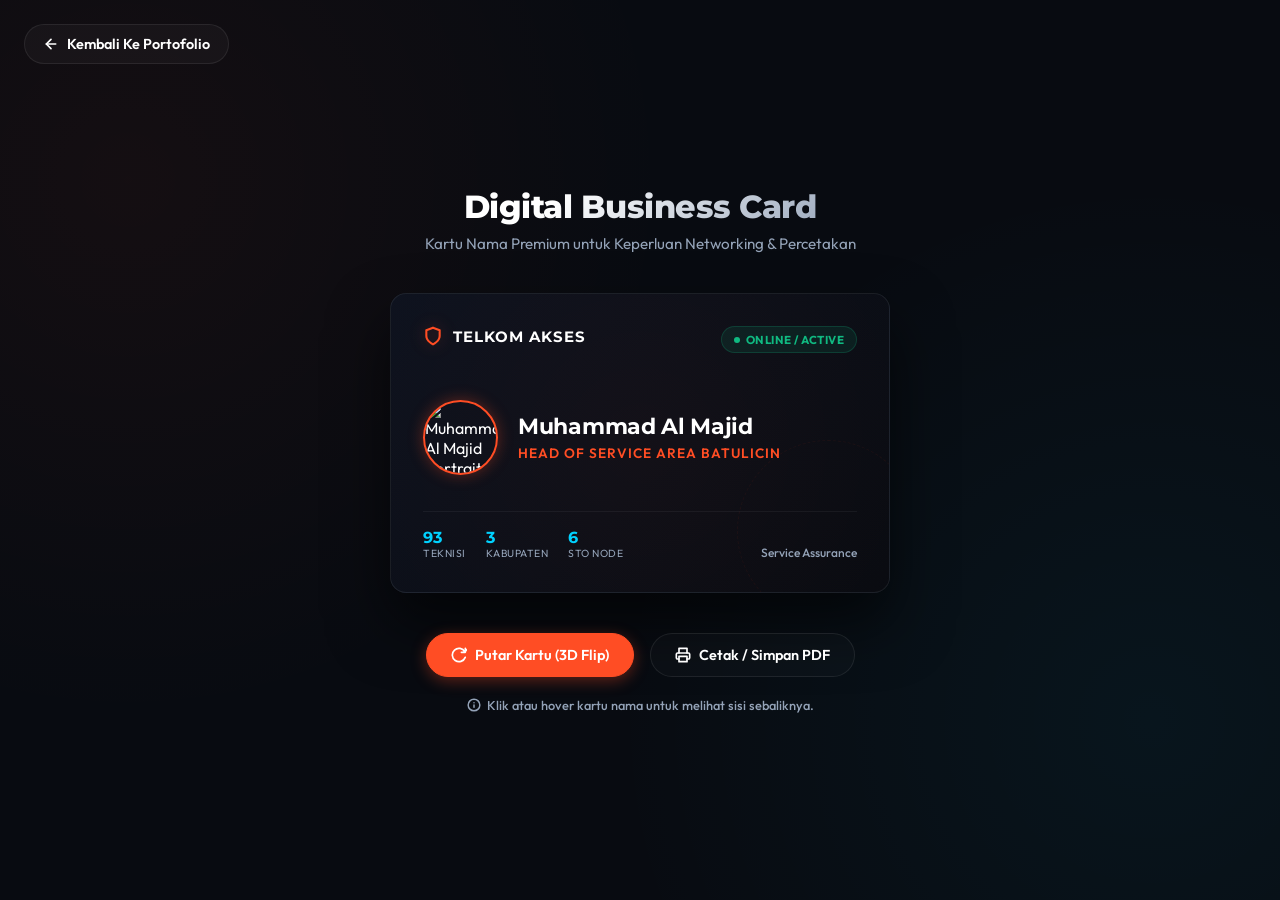
==== card.html @ 00df5379 "Add files via upload" ====
<!DOCTYPE html>
<html lang="id">
<head>
    <meta charset="UTF-8">
    <meta name="viewport" content="width=device-width, initial-scale=1.0">
    <title>Kartu Nama Digital - Muhammad Al Majid</title>
    <link href="https://fonts.googleapis.com/css2?family=Montserrat:wght@400;600;700;800&family=Outfit:wght@300;400;600;700&display=swap" rel="stylesheet">
    <style>
        :root {
            --bg-dark: #080b11;
            --primary: #ff4d24;
            --primary-glow: rgba(255, 77, 36, 0.35);
            --secondary: #00d2ff;
            --secondary-glow: rgba(0, 210, 255, 0.35);
            --text-white: #ffffff;
            --text-secondary: #94a3b8;
            --card-bg: rgba(255, 255, 255, 0.03);
            --border-color: rgba(255, 255, 255, 0.08);
            --border-hover: rgba(255, 77, 36, 0.3);
            --font-heading: 'Montserrat', sans-serif;
            --font-body: 'Outfit', sans-serif;
            --radius: 16px;
            --transition: all 0.5s cubic-bezier(0.4, 0, 0.2, 1);
        }

        * {
            margin: 0;
            padding: 0;
            box-sizing: border-box;
        }

        body {
            background-color: var(--bg-dark);
            color: var(--text-white);
            font-family: var(--font-body);
            min-height: 100vh;
            display: flex;
            flex-direction: column;
            align-items: center;
            justify-content: center;
            overflow-x: hidden;
            padding: 20px;
            background-image: 
                radial-gradient(circle at 10% 20%, rgba(255, 77, 36, 0.05) 0%, transparent 40%),
                radial-gradient(circle at 90% 80%, rgba(0, 210, 255, 0.05) 0%, transparent 40%);
        }

        /* Nav Header */
        .header-back {
            position: absolute;
            top: 24px;
            left: 24px;
            display: flex;
            align-items: center;
            gap: 8px;
            text-decoration: none;
            color: var(--text-white);
            font-weight: 600;
            font-size: 0.9rem;
            padding: 10px 18px;
            border-radius: 50px;
            background: rgba(255, 255, 255, 0.03);
            border: 1px solid var(--border-color);
            transition: var(--transition);
            z-index: 10;
        }

        .header-back:hover {
            background: rgba(255, 77, 36, 0.1);
            border-color: var(--primary);
            box-shadow: 0 0 15px var(--primary-glow);
            transform: translateX(-4px);
        }

        .title-section {
            text-align: center;
            margin-bottom: 40px;
        }

        .title-section h1 {
            font-family: var(--font-heading);
            font-size: 2rem;
            font-weight: 800;
            margin-bottom: 8px;
            letter-spacing: -0.5px;
            background: linear-gradient(135deg, var(--text-white) 30%, var(--text-secondary) 100%);
            -webkit-background-clip: text;
            -webkit-text-fill-color: transparent;
        }

        .title-section p {
            color: var(--text-secondary);
            font-size: 0.95rem;
        }

        /* 3D Card Scene */
        .card-scene {
            width: 500px;
            height: 300px;
            perspective: 1500px;
            cursor: pointer;
            margin-bottom: 40px;
        }

        .card-inner {
            width: 100%;
            height: 100%;
            position: relative;
            transform-style: preserve-3d;
            transition: transform 0.8s cubic-bezier(0.4, 0, 0.2, 1);
            box-shadow: 0 30px 60px rgba(0, 0, 0, 0.6);
            border-radius: var(--radius);
        }

        .card-inner.flipped {
            transform: rotateY(180deg);
        }

        /* Card Face Base */
        .card-face {
            position: absolute;
            width: 100%;
            height: 100%;
            backface-visibility: hidden;
            border-radius: var(--radius);
            border: 1px solid var(--border-color);
            padding: 32px;
            display: flex;
            flex-direction: column;
            justify-content: space-between;
            overflow: hidden;
            background: linear-gradient(135deg, rgba(13, 19, 32, 0.95) 0%, rgba(8, 11, 17, 0.98) 100%);
            backdrop-filter: blur(20px);
        }

        /* Decorative Background Elements */
        .card-face::before {
            content: '';
            position: absolute;
            top: -50%;
            left: -50%;
            width: 200%;
            height: 200%;
            background: radial-gradient(circle at 50% 50%, rgba(255, 77, 36, 0.04) 0%, transparent 60%);
            pointer-events: none;
            z-index: 1;
        }

        .card-face::after {
            content: '';
            position: absolute;
            bottom: -30px;
            right: -30px;
            width: 180px;
            height: 180px;
            border-radius: 50%;
            border: 1px dashed rgba(255, 77, 36, 0.06);
            pointer-events: none;
            z-index: 1;
        }

        /* Front Face styling */
        .card-front {
            z-index: 2;
        }

        .card-header-front {
            display: flex;
            justify-content: space-between;
            align-items: flex-start;
            z-index: 2;
        }

        .brand-logo {
            display: flex;
            align-items: center;
            gap: 10px;
        }

        .brand-logo svg {
            color: var(--primary);
            filter: drop-shadow(0 0 8px var(--primary-glow));
        }

        .brand-name {
            font-family: var(--font-heading);
            font-weight: 700;
            font-size: 0.95rem;
            letter-spacing: 1px;
            color: var(--text-white);
        }

        .status-badge {
            display: flex;
            align-items: center;
            gap: 6px;
            background: rgba(16, 185, 129, 0.1);
            border: 1px solid rgba(16, 185, 129, 0.2);
            padding: 5px 12px;
            border-radius: 50px;
            font-size: 0.72rem;
            font-weight: 700;
            color: #10b981;
            letter-spacing: 0.5px;
        }

        .status-pulse {
            width: 6px;
            height: 6px;
            background: #10b981;
            border-radius: 50%;
            animation: pulse-dot 1.5s infinite;
        }

        .card-body-front {
            display: flex;
            align-items: center;
            gap: 20px;
            margin-top: 10px;
            z-index: 2;
        }

        .profile-card-img {
            width: 75px;
            height: 75px;
            border-radius: 50%;
            object-fit: cover;
            border: 2px solid var(--primary);
            box-shadow: 0 0 15px var(--primary-glow);
        }

        .profile-card-info {
            display: flex;
            flex-direction: column;
            gap: 4px;
        }

        .profile-card-info h2 {
            font-family: var(--font-heading);
            font-size: 1.4rem;
            font-weight: 700;
            letter-spacing: -0.3px;
        }

        .profile-card-info p {
            color: var(--primary);
            font-size: 0.85rem;
            font-weight: 600;
            text-transform: uppercase;
            letter-spacing: 1px;
        }

        .card-footer-front {
            display: flex;
            justify-content: space-between;
            align-items: flex-end;
            z-index: 2;
            border-top: 1px solid rgba(255, 255, 255, 0.05);
            padding-top: 16px;
        }

        .card-stat {
            display: flex;
            gap: 20px;
        }

        .stat-item {
            display: flex;
            flex-direction: column;
        }

        .stat-val {
            font-family: var(--font-heading);
            font-size: 1rem;
            font-weight: 700;
            color: var(--secondary);
        }

        .stat-lbl {
            font-size: 0.65rem;
            color: var(--text-secondary);
            text-transform: uppercase;
            letter-spacing: 0.5px;
        }

        .corp-tag {
            font-size: 0.75rem;
            color: var(--text-secondary);
            font-weight: 500;
        }

        /* Back Face styling */
        .card-back {
            transform: rotateY(180deg);
            background: linear-gradient(135deg, rgba(8, 11, 17, 0.98) 0%, rgba(13, 19, 32, 0.95) 100%);
        }

        .card-back::after {
            left: -30px;
            right: auto;
            border-color: rgba(0, 210, 255, 0.06);
        }

        .card-body-back {
            display: flex;
            height: 100%;
            align-items: center;
            justify-content: space-between;
            z-index: 2;
            gap: 20px;
        }

        .contact-details {
            display: flex;
            flex-direction: column;
            gap: 16px;
            max-width: 60%;
        }

        .contact-row {
            display: flex;
            align-items: center;
            gap: 12px;
        }

        .contact-icon {
            width: 32px;
            height: 32px;
            border-radius: 8px;
            background: rgba(255, 255, 255, 0.03);
            border: 1px solid var(--border-color);
            display: flex;
            align-items: center;
            justify-content: center;
            color: var(--secondary);
        }

        .contact-info-text {
            display: flex;
            flex-direction: column;
        }

        .contact-label {
            font-size: 0.62rem;
            color: var(--text-secondary);
            text-transform: uppercase;
            letter-spacing: 0.5px;
        }

        .contact-val {
            font-size: 0.82rem;
            font-weight: 600;
            color: var(--text-white);
        }

        .qr-area {
            display: flex;
            flex-direction: column;
            align-items: center;
            gap: 8px;
        }

        .qr-wrapper {
            background: white;
            padding: 10px;
            border-radius: 12px;
            display: flex;
            align-items: center;
            justify-content: center;
            box-shadow: 0 10px 25px rgba(0,0,0,0.5);
            border: 1px solid rgba(255, 77, 36, 0.2);
        }

        .qr-code-svg {
            width: 100px;
            height: 100px;
        }

        .qr-label {
            font-size: 0.65rem;
            font-weight: 700;
            color: var(--primary);
            text-transform: uppercase;
            letter-spacing: 1px;
            text-align: center;
        }

        /* Control Buttons */
        .controls {
            display: flex;
            gap: 16px;
            margin-bottom: 20px;
            z-index: 5;
        }

        .btn-control {
            display: flex;
            align-items: center;
            gap: 8px;
            padding: 12px 24px;
            border-radius: 50px;
            border: 1px solid var(--border-color);
            background: rgba(255, 255, 255, 0.02);
            color: var(--text-white);
            font-weight: 600;
            font-size: 0.9rem;
            cursor: pointer;
            transition: var(--transition);
            font-family: var(--font-body);
        }

        .btn-control:hover {
            background: rgba(255, 77, 36, 0.1);
            border-color: var(--primary);
            box-shadow: 0 0 15px var(--primary-glow);
            transform: translateY(-2px);
        }

        .btn-primary-control {
            background: var(--primary);
            border-color: var(--primary);
            box-shadow: 0 4px 15px var(--primary-glow);
        }

        .btn-primary-control:hover {
            background: #ff603b;
            box-shadow: 0 6px 20px rgba(255, 77, 36, 0.5);
        }

        .hint {
            color: var(--text-secondary);
            font-size: 0.8rem;
            font-weight: 500;
            display: flex;
            align-items: center;
            gap: 6px;
        }

        /* Keyframes */
        @keyframes pulse-dot {
            0% { transform: scale(0.9); opacity: 0.6; }
            50% { transform: scale(1.2); opacity: 1; }
            100% { transform: scale(0.9); opacity: 0.6; }
        }

        /* Responsive Breakpoints */
        @media (max-width: 540px) {
            .card-scene {
                width: 340px;
                height: 200px;
            }

            .card-face {
                padding: 16px 20px;
            }

            .profile-card-img {
                width: 50px;
                height: 50px;
            }

            .profile-card-info h2 {
                font-size: 1.05rem;
            }

            .profile-card-info p {
                font-size: 0.7rem;
            }

            .brand-name {
                font-size: 0.8rem;
            }

            .status-badge {
                padding: 3px 8px;
                font-size: 0.6rem;
            }

            .stat-val {
                font-size: 0.8rem;
            }

            .stat-lbl {
                font-size: 0.55rem;
            }

            .contact-icon {
                width: 24px;
                height: 24px;
                border-radius: 6px;
            }

            .contact-icon svg {
                width: 14px;
                height: 14px;
            }

            .contact-val {
                font-size: 0.7rem;
            }

            .qr-wrapper {
                padding: 6px;
                border-radius: 8px;
            }

            .qr-code-svg {
                width: 60px;
                height: 60px;
            }

            .title-section h1 {
                font-size: 1.5rem;
            }
            
            .controls {
                flex-direction: column;
                width: 100%;
                max-width: 300px;
            }
            .btn-control {
                justify-content: center;
            }
        }

        /* Print Style Rules */
        @media print {
            @page {
                size: A4 landscape;
                margin: 15mm;
            }

            body {
                background: white !important;
                color: black !important;
                background-image: none !important;
                padding: 0 !important;
                margin: 0 !important;
                min-height: auto !important;
                display: block !important;
            }

            .header-back, .title-section, .controls, .hint {
                display: none !important;
            }

            .card-scene {
                width: auto !important;
                height: auto !important;
                perspective: none !important;
                cursor: default !important;
                margin: 0 !important;
                display: flex !important;
                justify-content: center !important;
                align-items: center !important;
                padding-top: 30mm !important;
            }

            .card-inner {
                transform: none !important;
                box-shadow: none !important;
                display: flex !important;
                flex-direction: row !important;
                gap: 15mm !important; /* Space between Front and Back for easy cutting */
                position: relative !important;
                width: auto !important;
                height: auto !important;
                transform-style: flat !important;
            }

            .card-face {
                position: relative !important;
                width: 85.6mm !important;
                height: 54mm !important;
                border: 1px dashed #333333 !important; /* Dashed line for cutting */
                border-radius: 3.2mm !important;
                background: #ffffff !important;
                color: #000000 !important;
                box-shadow: none !important;
                padding: 6mm !important;
                display: flex !important;
                flex-direction: column !important;
                justify-content: space-between !important;
                backface-visibility: visible !important;
                transform: none !important;
                overflow: hidden !important;
            }

            .card-face::before, .card-face::after {
                display: none !important;
            }

            .card-back {
                transform: none !important;
            }

            .profile-card-info h2, .brand-name, .contact-val, .stat-val, .corp-tag, .stat-lbl {
                color: #000000 !important;
            }

            .profile-card-info p {
                color: #ff4d24 !important;
                font-weight: 700 !important;
            }

            .status-badge {
                border-color: #10b981 !important;
                color: #10b981 !important;
                background: transparent !important;
            }

            .qr-wrapper {
                box-shadow: none !important;
                border: 1.5px solid #000000 !important;
                background: white !important;
            }

            .contact-icon {
                background: #f3f4f6 !important;
                border: 1px solid #d1d5db !important;
                color: #000000 !important;
            }
        }
    </style>
</head>
<body>

    <!-- Back to Portfolio Button -->
    <a href="index.html" class="header-back">
        <svg width="16" height="16" viewBox="0 0 24 24" fill="none" stroke="currentColor" stroke-width="2.5" stroke-linecap="round" stroke-linejoin="round"><line x1="19" y1="12" x2="5" y2="12"></line><polyline points="12 19 5 12 12 5"></polyline></svg>
        Kembali Ke Portofolio
    </a>

    <!-- Header Title -->
    <div class="title-section">
        <h1>Digital Business Card</h1>
        <p>Kartu Nama Premium untuk Keperluan Networking & Percetakan</p>
    </div>

    <!-- 3D Interactive Card Scene -->
    <div class="card-scene" onclick="toggleFlip()">
        <div class="card-inner" id="business-card-inner">
            
            <!-- FRONT SIDE -->
            <div class="card-face card-front">
                <div class="card-header-front">
                    <div class="brand-logo">
                        <svg width="20" height="20" viewBox="0 0 24 24" fill="none" stroke="currentColor" stroke-width="2.5" stroke-linecap="round" stroke-linejoin="round"><path d="M12 22s8-4 8-10V5l-8-3-8 3v7c0 6 8 10 8 10z"></path></svg>
                        <span class="brand-name">TELKOM AKSES</span>
                    </div>
                    <div class="status-badge">
                        <span class="status-pulse"></span>
                        ONLINE / ACTIVE
                    </div>
                </div>

                <div class="card-body-front">
                    <img src="img/profile.png" alt="Muhammad Al Majid Portrait" class="profile-card-img">
                    <div class="profile-card-info">
                        <h2>Muhammad Al Majid</h2>
                        <p>Head Of Service Area Batulicin</p>
                    </div>
                </div>

                <div class="card-footer-front">
                    <div class="card-stat">
                        <div class="stat-item">
                            <span class="stat-val">93</span>
                            <span class="stat-lbl">Teknisi</span>
                        </div>
                        <div class="stat-item">
                            <span class="stat-val">3</span>
                            <span class="stat-lbl">Kabupaten</span>
                        </div>
                        <div class="stat-item">
                            <span class="stat-val">6</span>
                            <span class="stat-lbl">STO Node</span>
                        </div>
                    </div>
                    <span class="corp-tag">Service Assurance</span>
                </div>
            </div>

            <!-- BACK SIDE -->
            <div class="card-face card-back">
                <div class="card-body-back">
                    <div class="contact-details">
                        <!-- Email Row -->
                        <div class="contact-row">
                            <div class="contact-icon">
                                <svg width="16" height="16" viewBox="0 0 24 24" fill="none" stroke="currentColor" stroke-width="2.5" stroke-linecap="round" stroke-linejoin="round"><path d="M4 4h16c1.1 0 2 .9 2 2v12c0 1.1-.9 2-2 2H4c-1.1 0-2-.9-2-2V6c0-1.1.9-2 2-2z"></path><polyline points="22,6 12,13 2,6"></polyline></svg>
                            </div>
                            <div class="contact-info-text">
                                <span class="contact-label">Email Resmi</span>
                                <span class="contact-val">muhammad.majid@telkomakses.co.id</span>
                            </div>
                        </div>
                        
                        <!-- Area Row -->
                        <div class="contact-row">
                            <div class="contact-icon">
                                <svg width="16" height="16" viewBox="0 0 24 24" fill="none" stroke="currentColor" stroke-width="2.5" stroke-linecap="round" stroke-linejoin="round"><path d="M21 10c0 7-9 13-9 13s-9-6-9-13a9 9 0 0 1 18 0z"></path><circle cx="12" cy="10" r="3"></circle></svg>
                            </div>
                            <div class="contact-info-text">
                                <span class="contact-label">Wilayah Kerja</span>
                                <span class="contact-val">Batulicin, Satui, Kotabaru</span>
                            </div>
                        </div>

                        <!-- Company Row -->
                        <div class="contact-row">
                            <div class="contact-icon">
                                <svg width="16" height="16" viewBox="0 0 24 24" fill="none" stroke="currentColor" stroke-width="2.5" stroke-linecap="round" stroke-linejoin="round"><rect x="2" y="7" width="20" height="14" rx="2" ry="2"></rect><path d="M16 21V5a2 2 0 0 0-2-2h-4a2 2 0 0 0-2 2v16"></path></svg>
                            </div>
                            <div class="contact-info-text">
                                <span class="contact-label">Perusahaan</span>
                                <span class="contact-val">PT. Telkom Akses Indonesia</span>
                            </div>
                        </div>
                    </div>

                    <!-- QR Code Section -->
                    <div class="qr-area">
                        <div class="qr-wrapper">
                            <!-- High fidelity SVG simulating a real QR code -->
                            <svg class="qr-code-svg" viewBox="0 0 100 100">
                                <rect width="100" height="100" fill="white"/>
                                <!-- QR Corners (Finder Patterns) -->
                                <rect x="5" y="5" width="25" height="25" fill="black"/>
                                <rect x="10" y="10" width="15" height="15" fill="white"/>
                                <rect x="13" y="13" width="9" height="9" fill="black"/>

                                <rect x="70" y="5" width="25" height="25" fill="black"/>
                                <rect x="75" y="10" width="15" height="15" fill="white"/>
                                <rect x="78" y="13" width="9" height="9" fill="black"/>

                                <rect x="5" y="70" width="25" height="25" fill="black"/>
                                <rect x="10" y="75" width="15" height="15" fill="white"/>
                                <rect x="13" y="78" width="9" height="9" fill="black"/>

                                <!-- Center Alignment Pattern -->
                                <rect x="74" y="74" width="9" height="9" fill="black"/>
                                <rect x="76" y="76" width="5" height="5" fill="white"/>
                                <rect x="78" y="78" width="1" height="1" fill="black"/>

                                <!-- Fake QR Dots Pattern (simulated payload data) -->
                                <rect x="35" y="5" width="4" height="4" fill="black"/>
                                <rect x="43" y="5" width="8" height="4" fill="black"/>
                                <rect x="55" y="5" width="4" height="4" fill="black"/>
                                <rect x="63" y="5" width="4" height="4" fill="black"/>

                                <rect x="35" y="13" width="4" height="8" fill="black"/>
                                <rect x="43" y="13" width="4" height="4" fill="black"/>
                                <rect x="51" y="17" width="8" height="4" fill="black"/>
                                <rect x="63" y="13" width="4" height="4" fill="black"/>

                                <rect x="35" y="25" width="8" height="4" fill="black"/>
                                <rect x="47" y="25" width="4" height="4" fill="black"/>
                                <rect x="55" y="25" width="12" height="4" fill="black"/>

                                <rect x="5" y="35" width="8" height="4" fill="black"/>
                                <rect x="17" y="35" width="4" height="8" fill="black"/>
                                <rect x="25" y="35" width="4" height="4" fill="black"/>
                                <rect x="33" y="35" width="12" height="4" fill="black"/>
                                <rect x="49" y="35" width="4" height="8" fill="black"/>
                                <rect x="57" y="35" width="8" height="4" fill="black"/>
                                <rect x="69" y="35" width="4" height="4" fill="black"/>
                                <rect x="77" y="35" width="8" height="4" fill="black"/>
                                <rect x="89" y="35" width="4" height="12" fill="black"/>

                                <rect x="5" y="47" width="4" height="4" fill="black"/>
                                <rect x="13" y="43" width="8" height="4" fill="black"/>
                                <rect x="25" y="47" width="4" height="4" fill="black"/>
                                <rect x="37" y="43" width="4" height="8" fill="black"/>
                                <rect x="45" y="47" width="8" height="4" fill="black"/>
                                <rect x="57" y="43" width="4" height="4" fill="black"/>
                                <rect x="65" y="47" width="8" height="4" fill="black"/>
                                <rect x="77" y="47" width="4" height="8" fill="black"/>

                                <rect x="5" y="55" width="8" height="4" fill="black"/>
                                <rect x="17" y="59" width="4" height="4" fill="black"/>
                                <rect x="25" y="55" width="12" height="4" fill="black"/>
                                <rect x="41" y="55" width="4" height="4" fill="black"/>
                                <rect x="49" y="59" width="8" height="4" fill="black"/>
                                <rect x="61" y="55" width="12" height="4" fill="black"/>
                                <rect x="77" y="59" width="8" height="4" fill="black"/>
                                <rect x="89" y="55" width="4" height="8" fill="black"/>

                                <rect x="35" y="70" width="4" height="8" fill="black"/>
                                <rect x="43" y="74" width="8" height="4" fill="black"/>
                                <rect x="55" y="70" width="4" height="4" fill="black"/>
                                <rect x="63" y="74" width="4" height="8" fill="black"/>

                                <rect x="35" y="86" width="8" height="4" fill="black"/>
                                <rect x="47" y="82" width="4" height="4" fill="black"/>
                                <rect x="55" y="86" width="12" height="4" fill="black"/>
                            </svg>
                        </div>
                        <span class="qr-label">PORTFOLIO</span>
                    </div>
                </div>
            </div>

        </div>
    </div>

    <!-- Interface Buttons -->
    <div class="controls">
        <button class="btn-control btn-primary-control" onclick="toggleFlip(event)">
            <svg width="16" height="16" viewBox="0 0 24 24" fill="none" stroke="currentColor" stroke-width="2.5" stroke-linecap="round" stroke-linejoin="round"><path d="M21.5 2v6h-6M21.34 15.57a10 10 0 1 1-.57-8.38l5.67-5.67"/></svg>
            Putar Kartu (3D Flip)
        </button>
        <button class="btn-control" onclick="printCard()">
            <svg width="16" height="16" viewBox="0 0 24 24" fill="none" stroke="currentColor" stroke-width="2.5" stroke-linecap="round" stroke-linejoin="round"><polyline points="6 9 6 2 18 2 18 9"></polyline><path d="M6 18H4a2 2 0 0 1-2-2v-5a2 2 0 0 1 2-2h16a2 2 0 0 1 2 2v5a2 2 0 0 1-2 2h-2"></path><rect x="6" y="14" width="12" height="8"></rect></svg>
            Cetak / Simpan PDF
        </button>
    </div>

    <!-- Interaction Hint -->
    <div class="hint">
        <svg width="14" height="14" viewBox="0 0 24 24" fill="none" stroke="currentColor" stroke-width="2.5" stroke-linecap="round" stroke-linejoin="round"><circle cx="12" cy="12" r="10"></circle><line x1="12" y1="16" x2="12" y2="12"></line><line x1="12" y1="8" x2="12.01" y2="8"></line></svg>
        Klik atau hover kartu nama untuk melihat sisi sebaliknya.
    </div>

    <script>
        const cardInner = document.getElementById("business-card-inner");

        // Flip status
        function toggleFlip(event) {
            if (event) {
                event.stopPropagation();
            }
            cardInner.classList.toggle("flipped");
        }

        // Print function
        function printCard() {
            window.print();
        }

        // Add 3D tilt effect on mousemove
        const scene = document.querySelector('.card-scene');
        scene.addEventListener('mousemove', (e) => {
            if (cardInner.classList.contains("flipped")) return; // skip tilt when flipped for legibility
            
            const rect = scene.getBoundingClientRect();
            const x = e.clientX - rect.left; //x position within the element.
            const y = e.clientY - rect.top;  //y position within the element.
            
            const centerX = rect.width / 2;
            const centerY = rect.height / 2;
            
            // max rotation 15 degrees
            const rotateX = ((centerY - y) / centerY) * 15;
            const rotateY = ((x - centerX) / centerX) * 15;
            
            cardInner.style.transform = `rotateX(${rotateX}deg) rotateY(${rotateY}deg)`;
        });

        scene.addEventListener('mouseleave', () => {
            if (cardInner.classList.contains("flipped")) {
                cardInner.style.transform = "rotateY(180deg)";
            } else {
                cardInner.style.transform = "rotateX(0deg) rotateY(0deg)";
            }
        });
    </script>
</body>
</html>
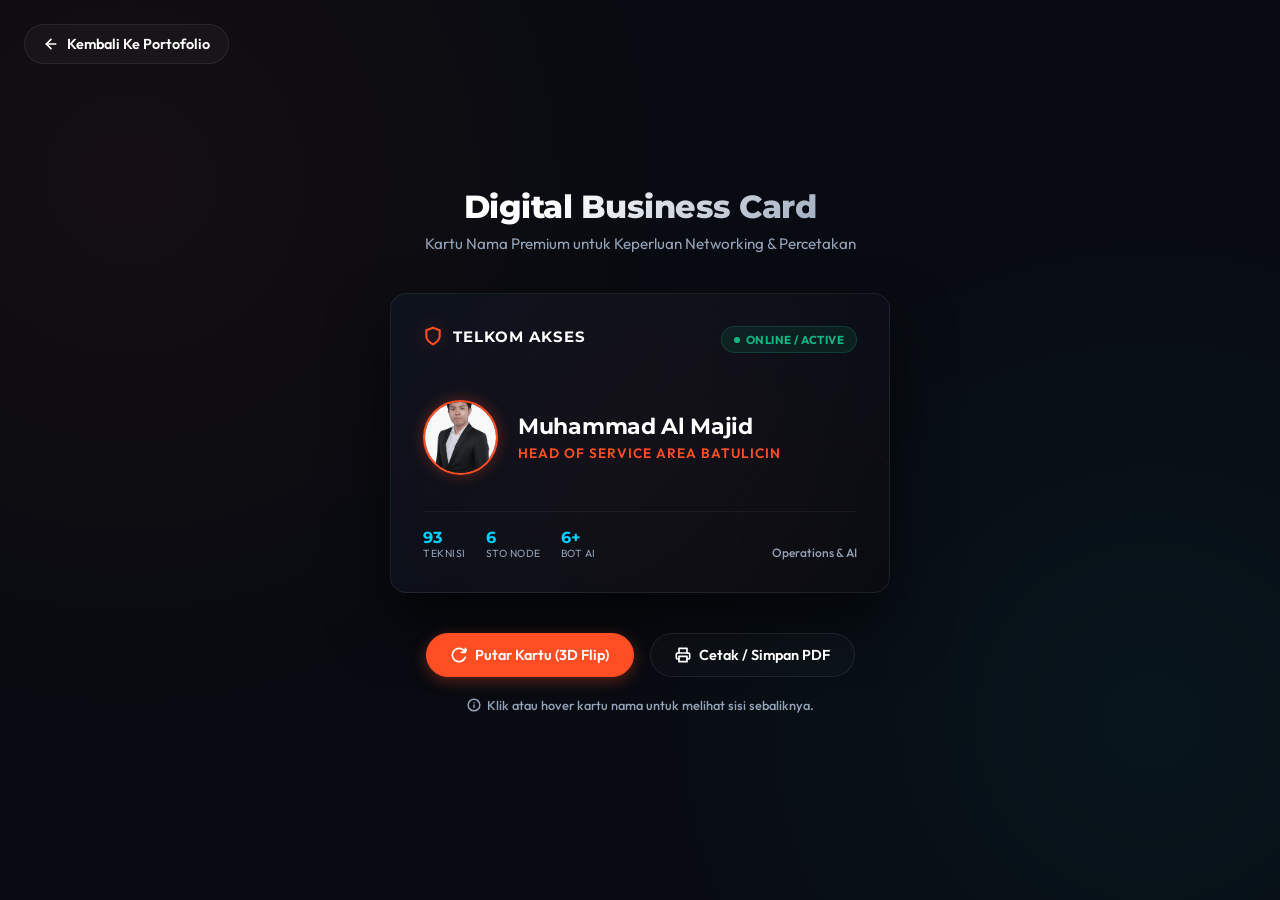
==== commit 23983112: "Update portfolio: 6 Production Automation Systems, AI WhatsApp Bot, WFM Telegram Scheduler, Interact" ====
--- a/card.html
+++ b/card.html
@@ -669,15 +669,15 @@
                             <span class="stat-lbl">Teknisi</span>
                         </div>
                         <div class="stat-item">
-                            <span class="stat-val">3</span>
-                            <span class="stat-lbl">Kabupaten</span>
-                        </div>
-                        <div class="stat-item">
                             <span class="stat-val">6</span>
                             <span class="stat-lbl">STO Node</span>
                         </div>
+                        <div class="stat-item">
+                            <span class="stat-val">6+</span>
+                            <span class="stat-lbl">Bot AI</span>
+                        </div>
                     </div>
-                    <span class="corp-tag">Service Assurance</span>
+                    <span class="corp-tag">Operations & AI</span>
                 </div>
             </div>
 
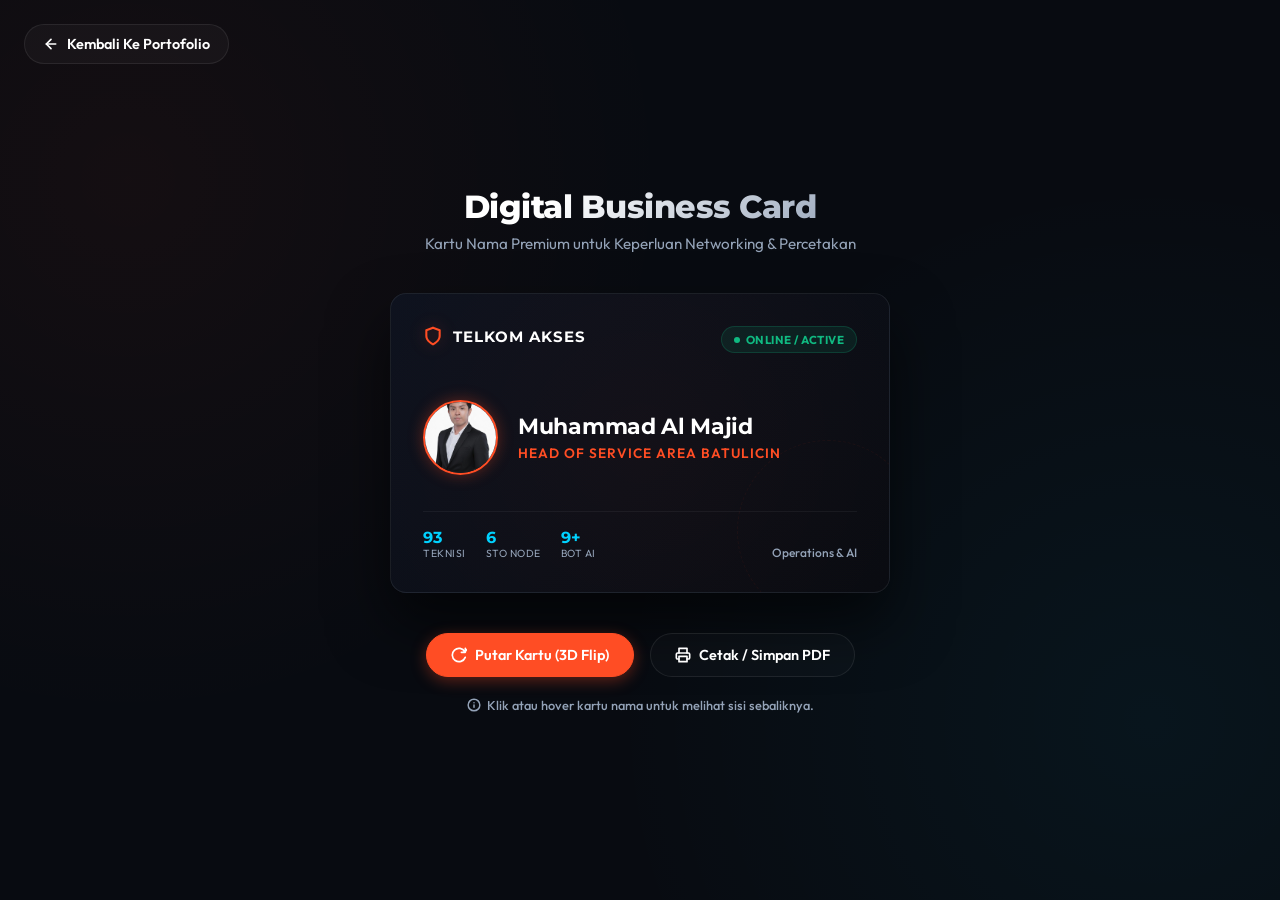
==== commit 5f3538e3: "Update portfolio: 9 Complete Industrial Automation & AI Systems (Added Live ODP Physical Audit Syste" ====
--- a/card.html
+++ b/card.html
@@ -673,7 +673,7 @@
                             <span class="stat-lbl">STO Node</span>
                         </div>
                         <div class="stat-item">
-                            <span class="stat-val">6+</span>
+                            <span class="stat-val">9+</span>
                             <span class="stat-lbl">Bot AI</span>
                         </div>
                     </div>
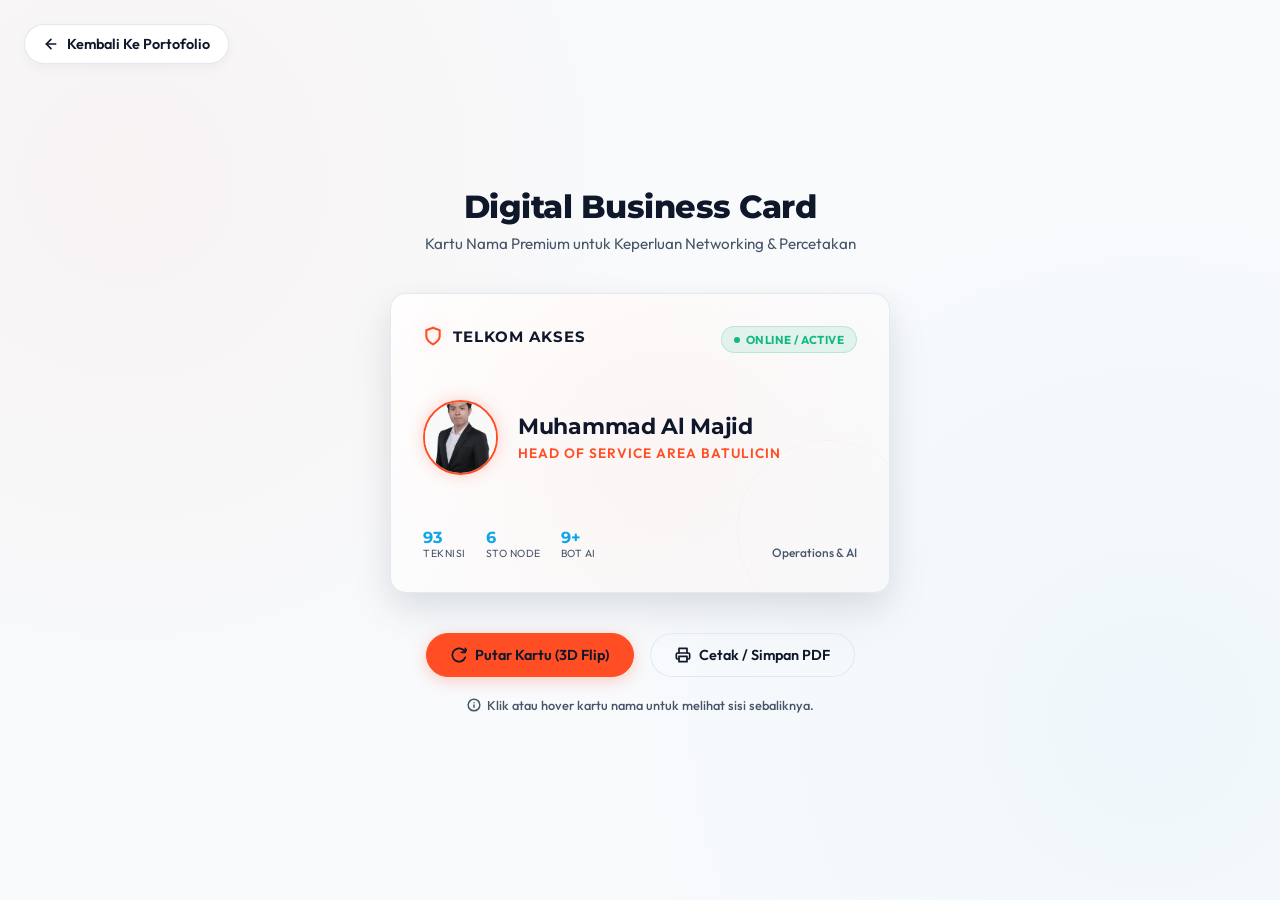
==== commit 1a39a315: "Set Clean Corporate Light as primary default theme and added cache busters v3.1" ====
--- a/card.html
+++ b/card.html
@@ -7,16 +7,16 @@
     <link href="https://fonts.googleapis.com/css2?family=Montserrat:wght@400;600;700;800&family=Outfit:wght@300;400;600;700&display=swap" rel="stylesheet">
     <style>
         :root {
-            --bg-dark: #080b11;
+            --bg-dark: #f8fafc;
             --primary: #ff4d24;
-            --primary-glow: rgba(255, 77, 36, 0.35);
-            --secondary: #00d2ff;
-            --secondary-glow: rgba(0, 210, 255, 0.35);
-            --text-white: #ffffff;
-            --text-secondary: #94a3b8;
-            --card-bg: rgba(255, 255, 255, 0.03);
-            --border-color: rgba(255, 255, 255, 0.08);
-            --border-hover: rgba(255, 77, 36, 0.3);
+            --primary-glow: rgba(255, 77, 36, 0.25);
+            --secondary: #0ea5e9;
+            --secondary-glow: rgba(14, 165, 233, 0.25);
+            --text-white: #0f172a;
+            --text-secondary: #475569;
+            --card-bg: #ffffff;
+            --border-color: rgba(226, 232, 240, 0.95);
+            --border-hover: rgba(255, 77, 36, 0.35);
             --font-heading: 'Montserrat', sans-serif;
             --font-body: 'Outfit', sans-serif;
             --radius: 16px;
@@ -41,8 +41,8 @@
             overflow-x: hidden;
             padding: 20px;
             background-image: 
-                radial-gradient(circle at 10% 20%, rgba(255, 77, 36, 0.05) 0%, transparent 40%),
-                radial-gradient(circle at 90% 80%, rgba(0, 210, 255, 0.05) 0%, transparent 40%);
+                radial-gradient(circle at 10% 20%, rgba(255, 77, 36, 0.04) 0%, transparent 40%),
+                radial-gradient(circle at 90% 80%, rgba(14, 165, 233, 0.04) 0%, transparent 40%);
         }
 
         /* Nav Header */
@@ -59,15 +59,17 @@
             font-size: 0.9rem;
             padding: 10px 18px;
             border-radius: 50px;
-            background: rgba(255, 255, 255, 0.03);
+            background: #ffffff;
             border: 1px solid var(--border-color);
+            box-shadow: 0 4px 12px rgba(15, 23, 42, 0.04);
             transition: var(--transition);
             z-index: 10;
         }
 
         .header-back:hover {
-            background: rgba(255, 77, 36, 0.1);
+            background: rgba(255, 77, 36, 0.08);
             border-color: var(--primary);
+            color: var(--primary);
             box-shadow: 0 0 15px var(--primary-glow);
             transform: translateX(-4px);
         }
@@ -83,9 +85,7 @@
             font-weight: 800;
             margin-bottom: 8px;
             letter-spacing: -0.5px;
-            background: linear-gradient(135deg, var(--text-white) 30%, var(--text-secondary) 100%);
-            -webkit-background-clip: text;
-            -webkit-text-fill-color: transparent;
+            color: #0f172a;
         }
 
         .title-section p {
@@ -108,7 +108,7 @@
             position: relative;
             transform-style: preserve-3d;
             transition: transform 0.8s cubic-bezier(0.4, 0, 0.2, 1);
-            box-shadow: 0 30px 60px rgba(0, 0, 0, 0.6);
+            box-shadow: 0 20px 45px rgba(15, 23, 42, 0.08);
             border-radius: var(--radius);
         }
 
@@ -129,8 +129,8 @@
             flex-direction: column;
             justify-content: space-between;
             overflow: hidden;
-            background: linear-gradient(135deg, rgba(13, 19, 32, 0.95) 0%, rgba(8, 11, 17, 0.98) 100%);
-            backdrop-filter: blur(20px);
+            background: linear-gradient(135deg, #ffffff 0%, #f8fafc 100%);
+            box-shadow: 0 10px 30px rgba(15, 23, 42, 0.05);
         }
 
         /* Decorative Background Elements */
